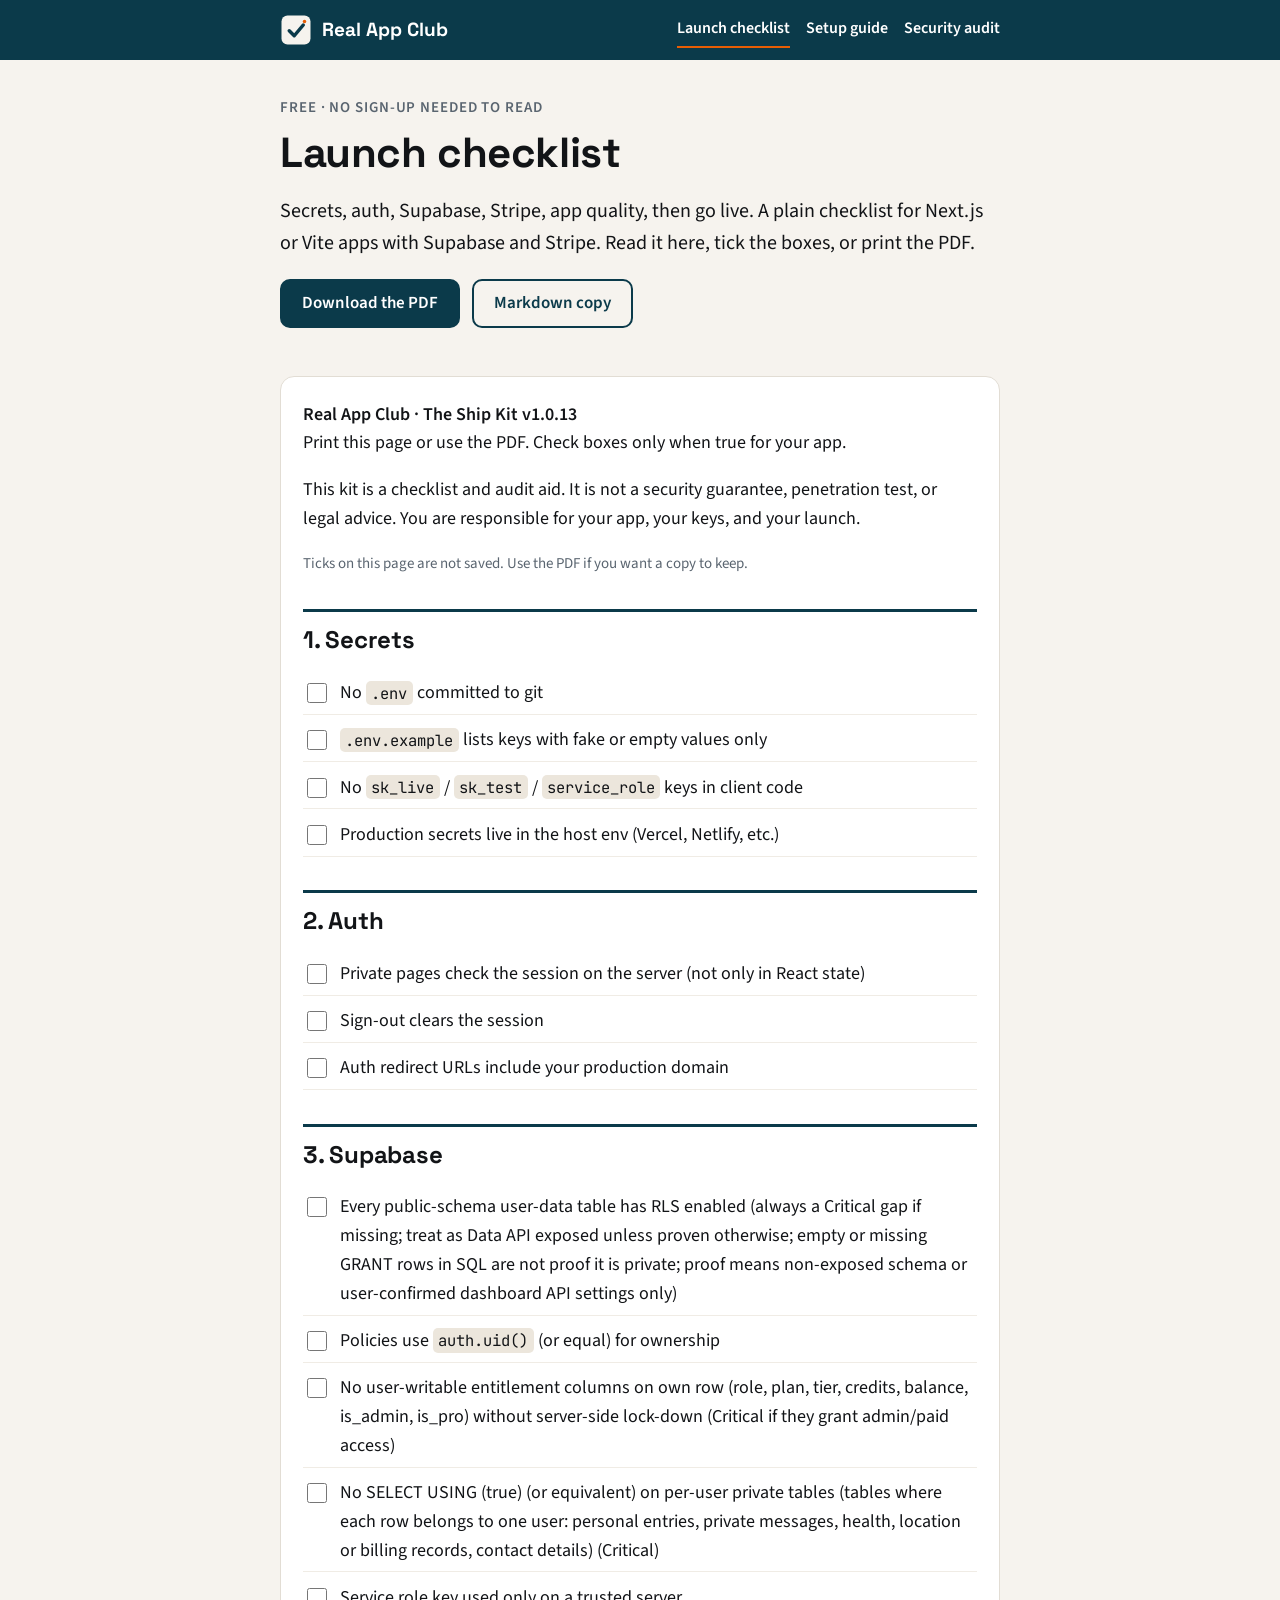
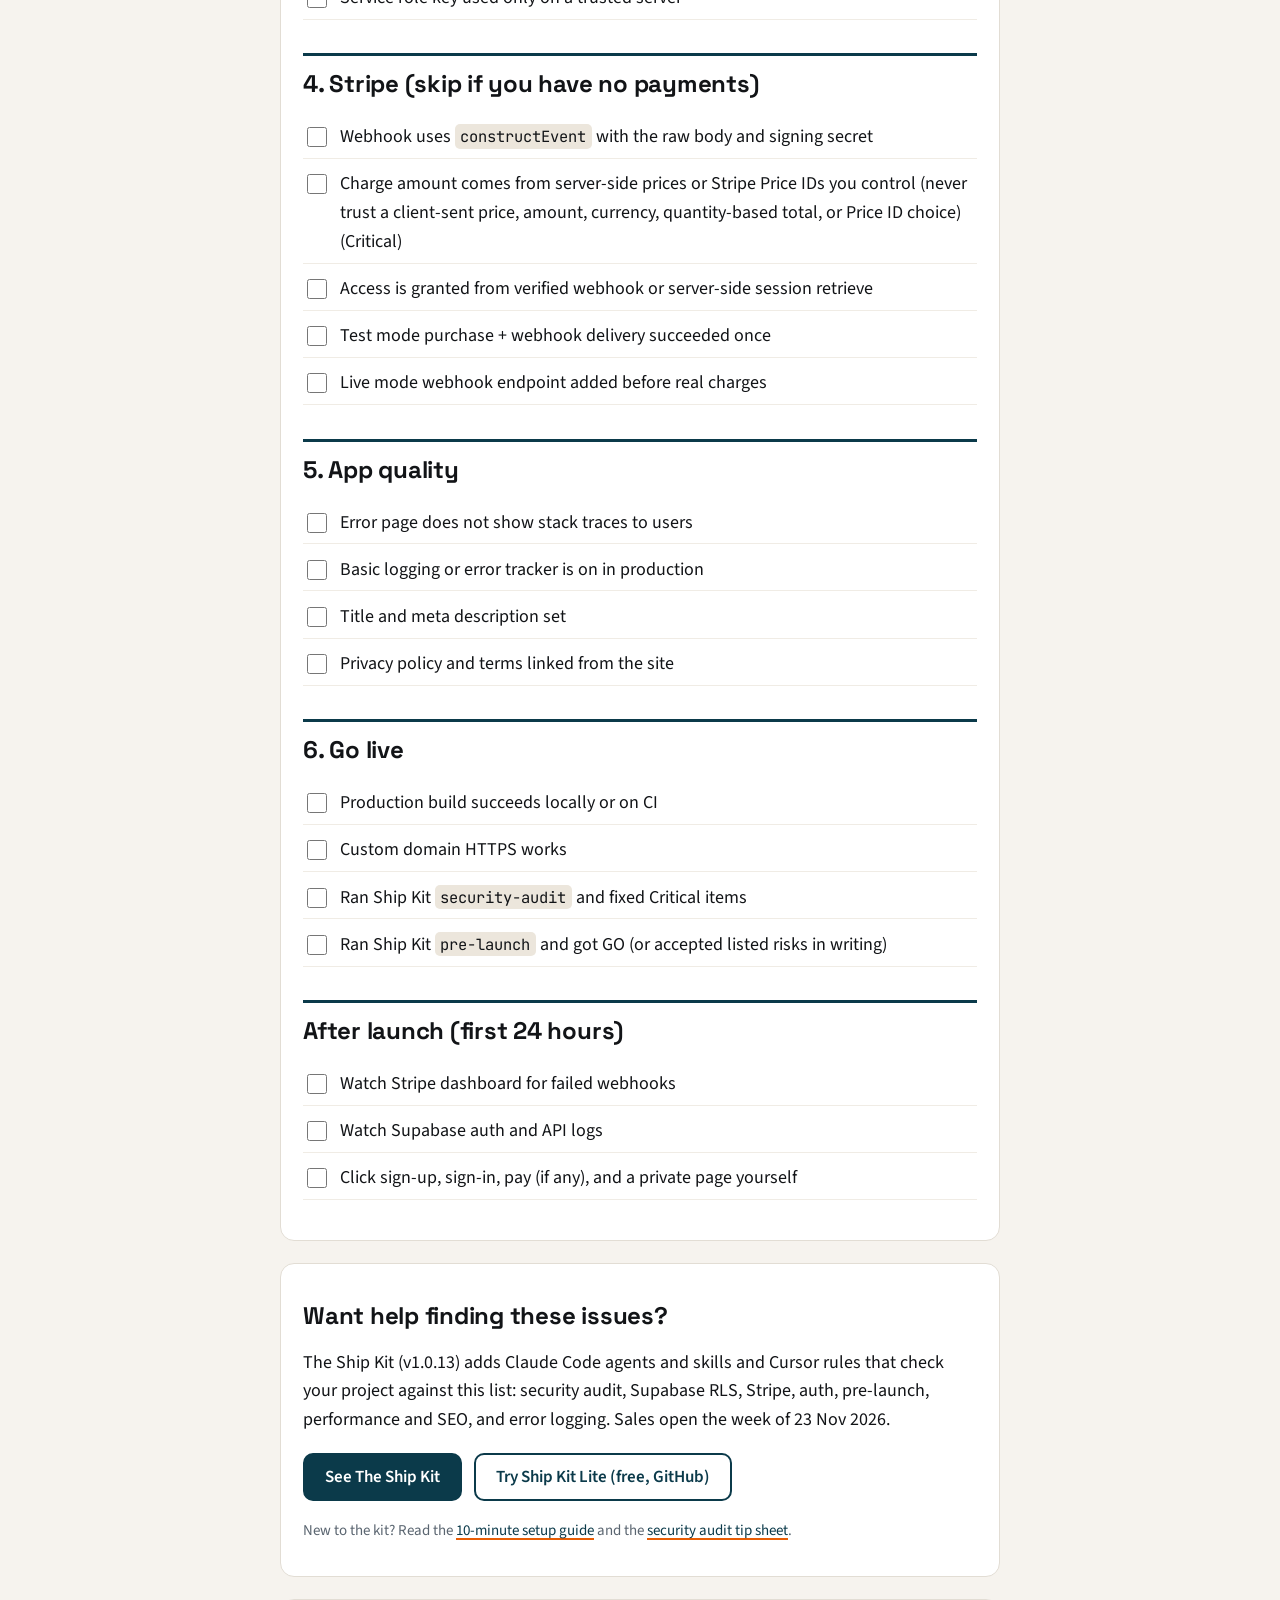
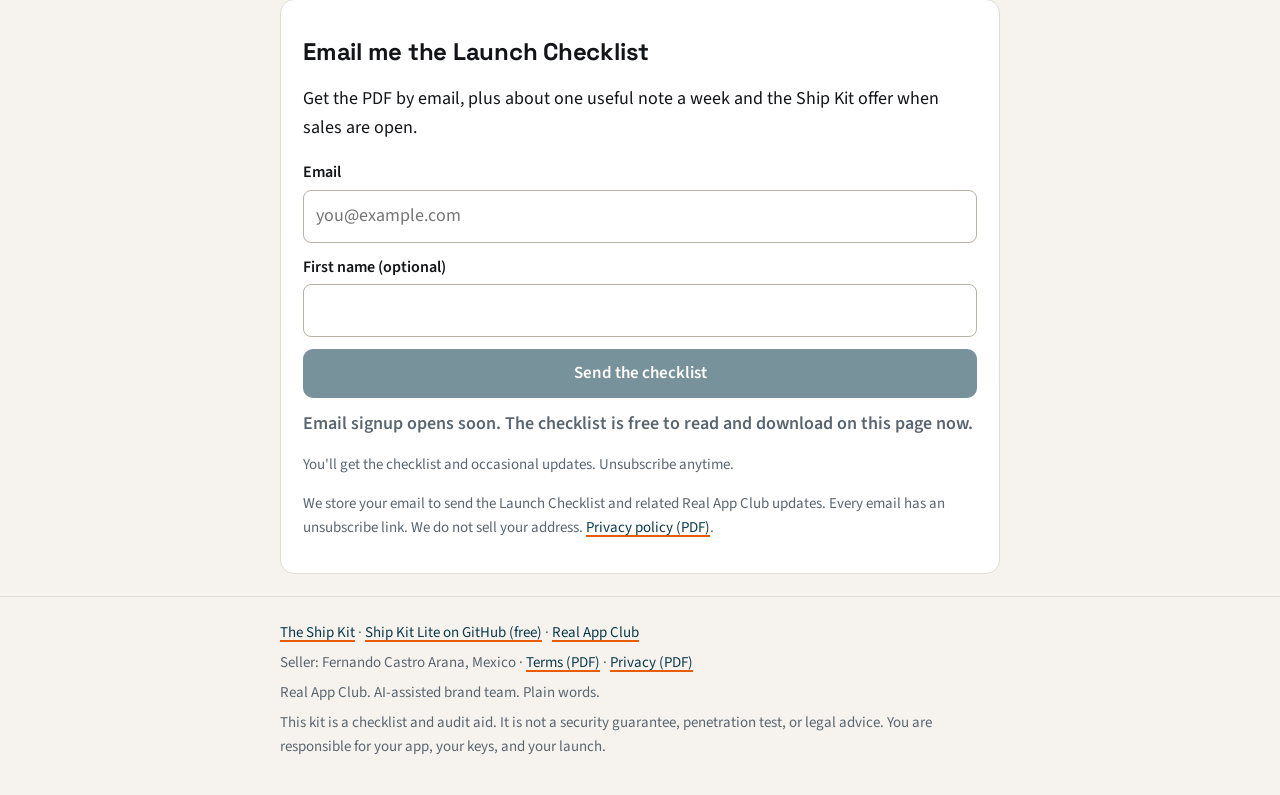
==== checklist/index.html @ ff8e7f9d "Real App Club site: checklist, confirm, setup guide, security audit" ====
<!doctype html>
<html lang="en">
<head>
<meta charset="utf-8">
<meta name="viewport" content="width=device-width, initial-scale=1">
<title>Launch checklist (free PDF) | Real App Club</title>
<meta name="description" content="A free launch checklist for vibe-coded apps: secrets, auth, Supabase, Stripe, app quality, go live. Read it online or download the PDF.">

<meta property="og:title" content="Launch checklist (free PDF) | Real App Club">
<meta property="og:description" content="A free launch checklist for vibe-coded apps: secrets, auth, Supabase, Stripe, app quality, go live. Read it online or download the PDF.">
<link rel="icon" type="image/png" sizes="32x32" href="../assets/img/favicon-32.png">
<link rel="icon" type="image/svg+xml" href="../assets/img/rac-mark.svg">
<link rel="preload" href="../assets/fonts/SpaceGrotesk-Bold.woff2" as="font" type="font/woff2" crossorigin>
<link rel="preload" href="../assets/fonts/SourceSans3-Regular.woff2" as="font" type="font/woff2" crossorigin>
<link rel="stylesheet" href="../assets/site.css">
</head>
<body>
<a class="skip" href="#main">Skip to content</a>
<header class="top">
  <div class="wrap top-in">
    <a class="brand" href="../index.html"><img src="../assets/img/rac-mark-on-dark.svg" alt="" width="32" height="32"><span>Real App Club</span></a>
    <nav aria-label="Main"><a href="../checklist/" aria-current="page">Launch checklist</a><a href="../setup-guide/">Setup guide</a><a href="../security-audit/">Security audit</a></nav>
  </div>
</header>
<main id="main" class="wrap">

<section class="hero">
  <p class="eyebrow">Free · No sign-up needed to read</p>
  <h1>Launch checklist</h1>
  <p class="lede">Secrets, auth, Supabase, Stripe, app quality, then go live. A plain checklist for Next.js or Vite apps with Supabase and Stripe. Read it here, tick the boxes, or print the PDF.</p>
  <p class="cta-row"><a class="btn" href="launch-checklist.pdf" download>Download the PDF</a> <a class="btn ghost" href="launch-checklist.md" download>Markdown copy</a></p>
</section>
<article class="doc checklist">
<p><strong>Real App Club · The Ship Kit v1.0.13</strong><br>
Print this page or use the PDF. Check boxes only when true for your app.</p>
<p>This kit is a checklist and audit aid. It is not a security guarantee, penetration test, or legal advice. You are responsible for your app, your keys, and your launch.</p>
<p class="small">Ticks on this page are not saved. Use the PDF if you want a copy to keep.</p>
<section class="ck"><h2>1. Secrets</h2>
<ul>
<li class="check"><input type="checkbox" aria-label="Done"><span>No <code>.env</code> committed to git</span></li>
<li class="check"><input type="checkbox" aria-label="Done"><span><code>.env.example</code> lists keys with fake or empty values only</span></li>
<li class="check"><input type="checkbox" aria-label="Done"><span>No <code>sk_live</code> / <code>sk_test</code> / <code>service_role</code> keys in client code</span></li>
<li class="check"><input type="checkbox" aria-label="Done"><span>Production secrets live in the host env (Vercel, Netlify, etc.)</span></li>
</ul></section>
<section class="ck"><h2>2. Auth</h2>
<ul>
<li class="check"><input type="checkbox" aria-label="Done"><span>Private pages check the session on the server (not only in React state)</span></li>
<li class="check"><input type="checkbox" aria-label="Done"><span>Sign-out clears the session</span></li>
<li class="check"><input type="checkbox" aria-label="Done"><span>Auth redirect URLs include your production domain</span></li>
</ul></section>
<section class="ck"><h2>3. Supabase</h2>
<ul>
<li class="check"><input type="checkbox" aria-label="Done"><span>Every public-schema user-data table has RLS enabled (always a Critical gap if missing; treat as Data API exposed unless proven otherwise; empty or missing GRANT rows in SQL are not proof it is private; proof means non-exposed schema or user-confirmed dashboard API settings only)</span></li>
<li class="check"><input type="checkbox" aria-label="Done"><span>Policies use <code>auth.uid()</code> (or equal) for ownership</span></li>
<li class="check"><input type="checkbox" aria-label="Done"><span>No user-writable entitlement columns on own row (role, plan, tier, credits, balance, is_admin, is_pro) without server-side lock-down (Critical if they grant admin/paid access)</span></li>
<li class="check"><input type="checkbox" aria-label="Done"><span>No SELECT USING (true) (or equivalent) on per-user private tables (tables where each row belongs to one user: personal entries, private messages, health, location or billing records, contact details) (Critical)</span></li>
<li class="check"><input type="checkbox" aria-label="Done"><span>Service role key used only on a trusted server</span></li>
</ul></section>
<section class="ck"><h2>4. Stripe (skip if you have no payments)</h2>
<ul>
<li class="check"><input type="checkbox" aria-label="Done"><span>Webhook uses <code>constructEvent</code> with the raw body and signing secret</span></li>
<li class="check"><input type="checkbox" aria-label="Done"><span>Charge amount comes from server-side prices or Stripe Price IDs you control (never trust a client-sent price, amount, currency, quantity-based total, or Price ID choice) (Critical)</span></li>
<li class="check"><input type="checkbox" aria-label="Done"><span>Access is granted from verified webhook or server-side session retrieve</span></li>
<li class="check"><input type="checkbox" aria-label="Done"><span>Test mode purchase + webhook delivery succeeded once</span></li>
<li class="check"><input type="checkbox" aria-label="Done"><span>Live mode webhook endpoint added before real charges</span></li>
</ul></section>
<section class="ck"><h2>5. App quality</h2>
<ul>
<li class="check"><input type="checkbox" aria-label="Done"><span>Error page does not show stack traces to users</span></li>
<li class="check"><input type="checkbox" aria-label="Done"><span>Basic logging or error tracker is on in production</span></li>
<li class="check"><input type="checkbox" aria-label="Done"><span>Title and meta description set</span></li>
<li class="check"><input type="checkbox" aria-label="Done"><span>Privacy policy and terms linked from the site</span></li>
</ul></section>
<section class="ck"><h2>6. Go live</h2>
<ul>
<li class="check"><input type="checkbox" aria-label="Done"><span>Production build succeeds locally or on CI</span></li>
<li class="check"><input type="checkbox" aria-label="Done"><span>Custom domain HTTPS works</span></li>
<li class="check"><input type="checkbox" aria-label="Done"><span>Ran Ship Kit <code>security-audit</code> and fixed Critical items</span></li>
<li class="check"><input type="checkbox" aria-label="Done"><span>Ran Ship Kit <code>pre-launch</code> and got GO (or accepted listed risks in writing)</span></li>
</ul></section>
<section class="ck"><h2>After launch (first 24 hours)</h2>
<ul>
<li class="check"><input type="checkbox" aria-label="Done"><span>Watch Stripe dashboard for failed webhooks</span></li>
<li class="check"><input type="checkbox" aria-label="Done"><span>Watch Supabase auth and API logs</span></li>
<li class="check"><input type="checkbox" aria-label="Done"><span>Click sign-up, sign-in, pay (if any), and a private page yourself</span></li>
</ul></section>

</article>
<section class="card">
  <h2>Want help finding these issues?</h2>
  <p>The Ship Kit (v1.0.13) adds Claude Code agents and skills and Cursor rules that check your project against this list: security audit, Supabase RLS, Stripe, auth, pre-launch, performance and SEO, and error logging. Sales open the week of 23 Nov 2026.</p>
  <p class="cta-row"><a class="btn" href="https://whop.com/real-app-club/the-ship-kit">See The Ship Kit</a> <a class="btn ghost" href="https://github.com/realappclub/ship-kit-lite">Try Ship Kit Lite (free, GitHub)</a></p>
  <p class="small">New to the kit? Read the <a href="../setup-guide/">10-minute setup guide</a> and the <a href="../security-audit/">security audit tip sheet</a>.</p>
</section>

<section class="card signup" id="get-it">
  <h2>Email me the Launch Checklist</h2>
  <p>Get the PDF by email, plus about one useful note a week and the Ship Kit offer when sales are open.</p>
  <form data-nitro-form data-list-id="13295" data-source="launch-checklist-landing" data-thanks-url="../confirm/" class="form" novalidate>
    <div class="field">
      <label for="f-email">Email</label>
      <input id="f-email" type="email" name="email" placeholder="you@example.com" autocomplete="email" required>
    </div>
    <div class="field">
      <label for="f-name">First name (optional)</label>
      <input id="f-name" type="text" name="first_name" autocomplete="given-name">
    </div>
    <!-- Honeypot: leave hidden, do not remove -->
    <input type="text" name="company" tabindex="-1" autocomplete="off" style="position:absolute;left:-9999px" aria-hidden="true">
    <button type="submit" class="btn">Send the checklist</button>
    <p data-nitro-message class="form-msg" role="status" aria-live="polite" hidden></p>
  </form>
  <p class="small">You'll get the checklist and occasional updates. Unsubscribe anytime.</p>
  <p class="small">We store your email to send the Launch Checklist and related Real App Club updates. Every email has an unsubscribe link. We do not sell your address. <a href="https://assets-2-prod.whop.com/public/uploads/2026-11-11/b011879f-f31b-44ed-9e79-2a5c28bf23da/application.pdf">Privacy policy (PDF)</a>.</p>
</section>
<script src="../assets/signup.js" defer></script>


</main>
<footer class="foot">
  <div class="wrap">
    <p><a href="https://whop.com/real-app-club/the-ship-kit">The Ship Kit</a> · <a href="https://github.com/realappclub/ship-kit-lite">Ship Kit Lite on GitHub (free)</a> · <a href="https://whop.com/real-app-club/real-app-club-membership">Real App Club</a></p>
    <p>Seller: Fernando Castro Arana, Mexico · <a href="https://assets-2-prod.whop.com/public/uploads/2026-11-11/090185b5-5195-4f09-8964-5652a6592ff8/application.pdf">Terms (PDF)</a> · <a href="https://assets-2-prod.whop.com/public/uploads/2026-11-11/b011879f-f31b-44ed-9e79-2a5c28bf23da/application.pdf">Privacy (PDF)</a></p>
    <p>Real App Club. AI-assisted brand team. Plain words.</p>
    <p class="small">This kit is a checklist and audit aid. It is not a security guarantee, penetration test, or legal advice. You are responsible for your app, your keys, and your launch.</p>
  </div>
</footer>
</body>
</html>
---- assets/site.css ----
@font-face{font-family:"Space Grotesk";src:url(fonts/SpaceGrotesk-Bold.woff2) format("woff2");font-weight:700;font-display:swap}
@font-face{font-family:"Source Sans 3";src:url(fonts/SourceSans3-Regular.woff2) format("woff2");font-weight:400;font-display:swap}
@font-face{font-family:"Source Sans 3";src:url(fonts/SourceSans3-Semibold.woff2) format("woff2");font-weight:600;font-display:swap}
@font-face{font-family:"JetBrains Mono";src:url(fonts/JetBrainsMono-Regular.woff2) format("woff2");font-weight:400;font-display:swap}
:root{--primary:#0B3A4A;--accent:#E85D04;--paper:#F6F3EE;--slate:#5A6570;--ink:#121417;--success:#1B7A4E;--error:#C0392B;--line:#E2DDD4;--card:#FFFFFF}
*{box-sizing:border-box}
html{-webkit-text-size-adjust:100%}
body{margin:0;background:var(--paper);color:var(--ink);font:400 18px/1.6 "Source Sans 3",system-ui,-apple-system,"Segoe UI",Arial,sans-serif}
.wrap{max-width:760px;margin:0 auto;padding:0 20px}
a{color:var(--primary);text-decoration-color:var(--accent);text-underline-offset:3px;text-decoration-thickness:2px}
a:hover{color:var(--ink)}
h1,h2,h3{font-family:"Space Grotesk",system-ui,Arial,sans-serif;font-weight:700;line-height:1.2;letter-spacing:-.01em;color:var(--ink)}
h1{font-size:clamp(30px,6vw,42px);margin:.2em 0 .4em}
h2{font-size:24px;margin:1.4em 0 .5em}
h3{font-size:19px;margin:1.2em 0 .3em}
code{font-family:"JetBrains Mono",ui-monospace,Menlo,Consolas,monospace;font-variant-ligatures:none;font-feature-settings:"liga" 0,"calt" 0;font-size:.86em;background:#ECE6DC;padding:.1em .35em;border-radius:5px;overflow-wrap:anywhere}
.skip{position:absolute;left:-9999px}.skip:focus{left:12px;top:12px;background:#fff;padding:8px;z-index:9}
.top{background:var(--primary);color:#fff}
.top-in{display:flex;align-items:center;justify-content:space-between;gap:12px;flex-wrap:wrap;padding-top:12px;padding-bottom:12px}
.brand{display:flex;align-items:center;gap:10px;color:#fff;text-decoration:none;font-family:"Space Grotesk",Arial,sans-serif;font-weight:700;font-size:19px}
.top nav{display:flex;gap:16px;flex-wrap:wrap}
.top nav a{color:#fff;text-decoration:none;font-weight:600;font-size:16px;padding:4px 0;border-bottom:2px solid transparent}
.top nav a[aria-current=page],.top nav a:hover{border-bottom-color:var(--accent);color:#fff}
main{padding-bottom:40px}
.hero{padding:36px 0 8px}
.eyebrow{margin:0;color:var(--slate);font-weight:600;font-size:15px;text-transform:uppercase;letter-spacing:.06em}
.lede{font-size:20px;color:var(--ink);margin:.2em 0 1em}
.note{border-left:4px solid var(--accent);background:#fff;padding:10px 14px;border-radius:0 8px 8px 0;font-size:16px;color:var(--slate)}
.small{font-size:15px;color:var(--slate)}
.cta-row{display:flex;flex-wrap:wrap;gap:12px;margin:18px 0}
.btn{display:inline-block;background:var(--primary);color:#fff;text-decoration:none;font-weight:600;padding:12px 20px;border-radius:10px;border:2px solid var(--primary);font-size:17px;line-height:1.2;cursor:pointer;font-family:inherit}
.btn:hover{background:var(--ink);border-color:var(--ink);color:#fff}
.btn.ghost{background:transparent;color:var(--primary)}
.btn.ghost:hover{background:var(--primary);color:#fff}
.btn:focus-visible,a:focus-visible,input:focus-visible{outline:3px solid var(--accent);outline-offset:2px}
.btn[disabled]{opacity:.55;cursor:not-allowed}
.card{background:var(--card);border:1px solid var(--line);border-radius:14px;padding:4px 22px 18px;margin:22px 0}
.doc{background:var(--card);border:1px solid var(--line);border-radius:14px;padding:6px 22px 22px;margin:22px 0}
.doc-title{margin-top:.8em}
.doc ul,.doc ol,.card ul,.card ol{padding-left:1.3em}
.doc li{margin:.3em 0}
.checklist ul{list-style:none;padding-left:0}
.checklist li.check{display:flex;gap:10px;align-items:flex-start;padding:6px 0;border-bottom:1px solid #F0ECE5}
.checklist li.check input{width:20px;height:20px;margin-top:4px;flex:0 0 auto;accent-color:var(--success)}
.ck h2{border-top:3px solid var(--primary);padding-top:14px}
.steps li{margin:.5em 0}
.defs dt{font-weight:600;margin-top:12px}
.defs dd{margin:4px 0 0 0;color:var(--ink)}
.grid{display:grid;grid-template-columns:repeat(auto-fit,minmax(200px,1fr));gap:16px;margin:20px 0}
.tile{display:block;background:#fff;border:1px solid var(--line);border-radius:14px;padding:4px 18px 14px;text-decoration:none;color:var(--ink)}
.tile:hover{border-color:var(--primary)}
.tile h2{font-size:20px}
.form{display:grid;gap:12px;margin:12px 0;position:relative}
.field{display:grid;gap:4px}
.field label{font-weight:600;font-size:16px}
.field input{font:inherit;padding:11px 12px;border:1px solid #B9B2A6;border-radius:8px;background:#fff;color:var(--ink);width:100%}
.form-msg{margin:0;font-weight:600}
.form[data-nitro-state=success] .form-msg{color:var(--success)}
.form[data-nitro-state=error] .form-msg,.form-msg.off{color:var(--slate)}
table{border-collapse:collapse;width:100%;font-size:16px}th,td{border:1px solid var(--line);padding:6px 8px;text-align:left}
.foot{border-top:1px solid var(--line);padding:18px 0 30px;color:var(--slate);font-size:15px}
.foot p{margin:.4em 0}
@media (max-width:520px){body{font-size:17px}.card,.doc{padding-left:16px;padding-right:16px}.lede{font-size:18px}}
@media print{.top,.foot,.signup,.cta-row,.skip{display:none}body{background:#fff}.card,.doc{border:0}}
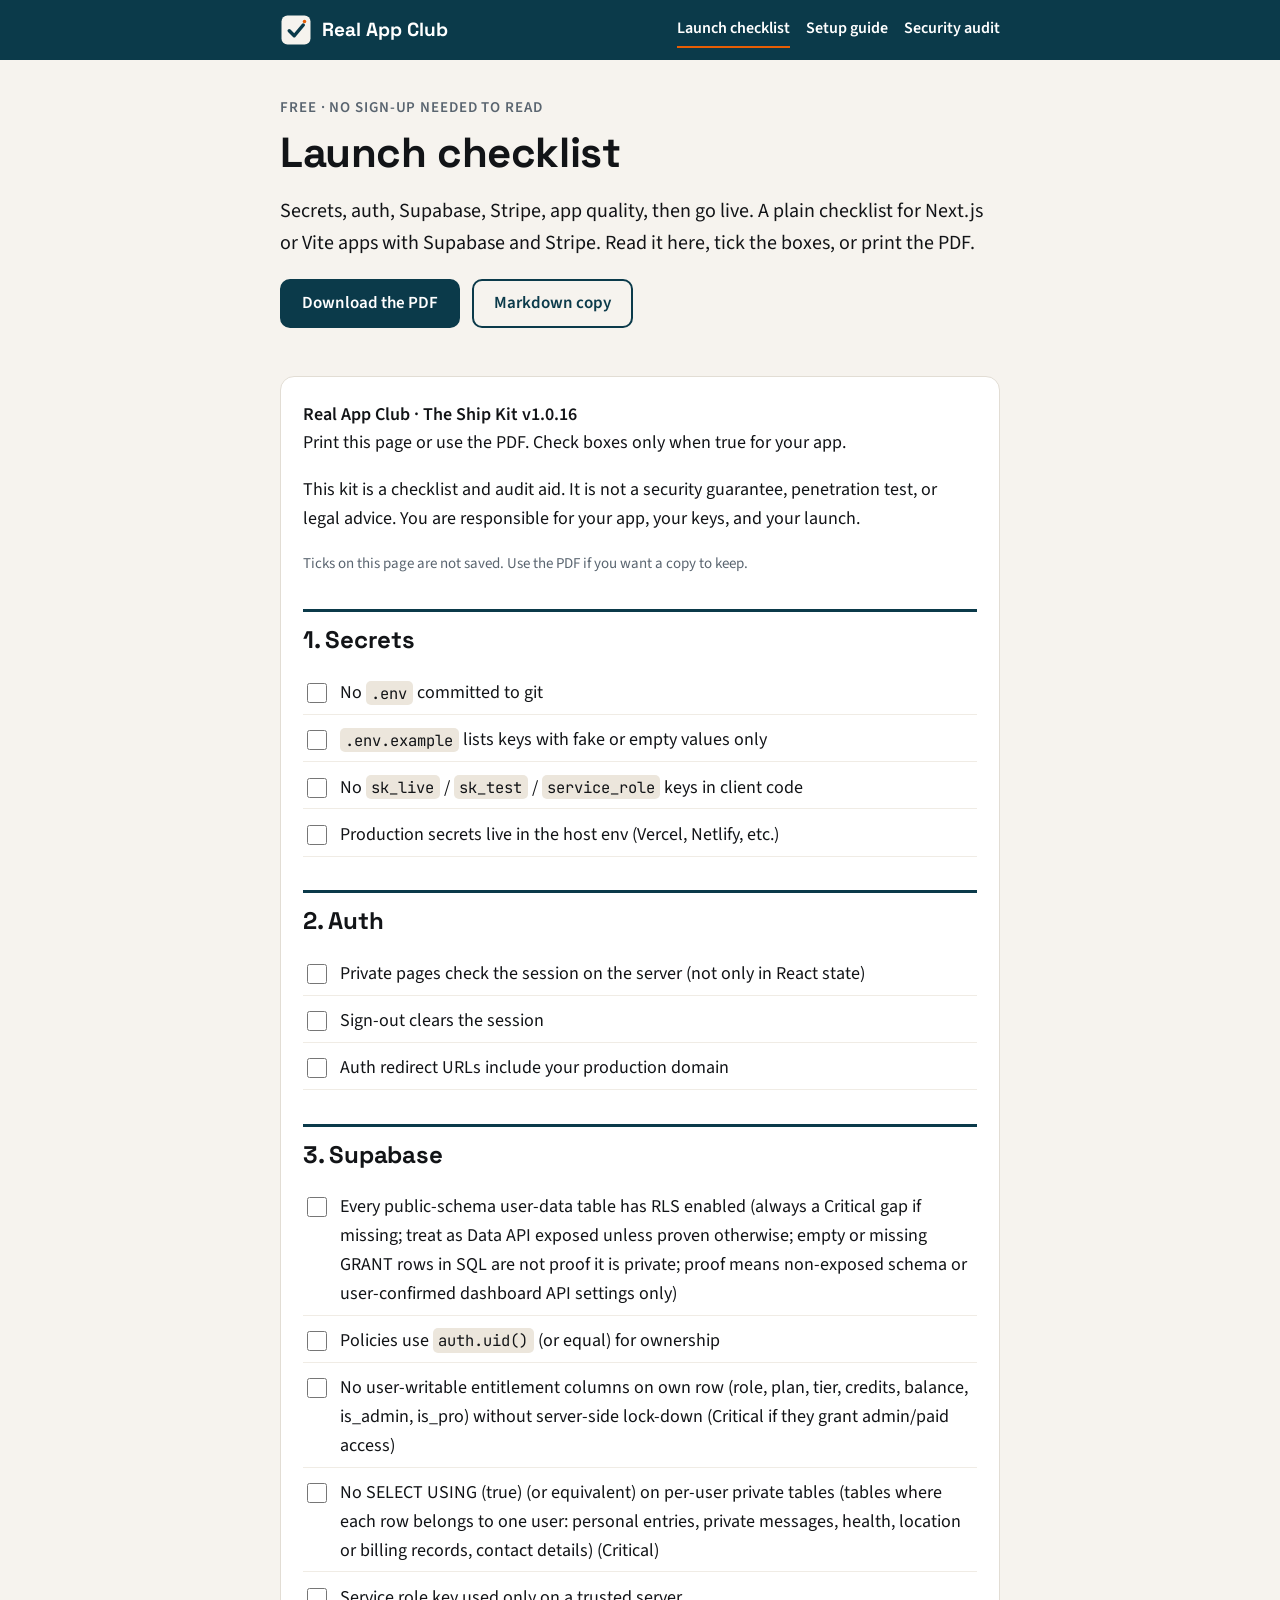
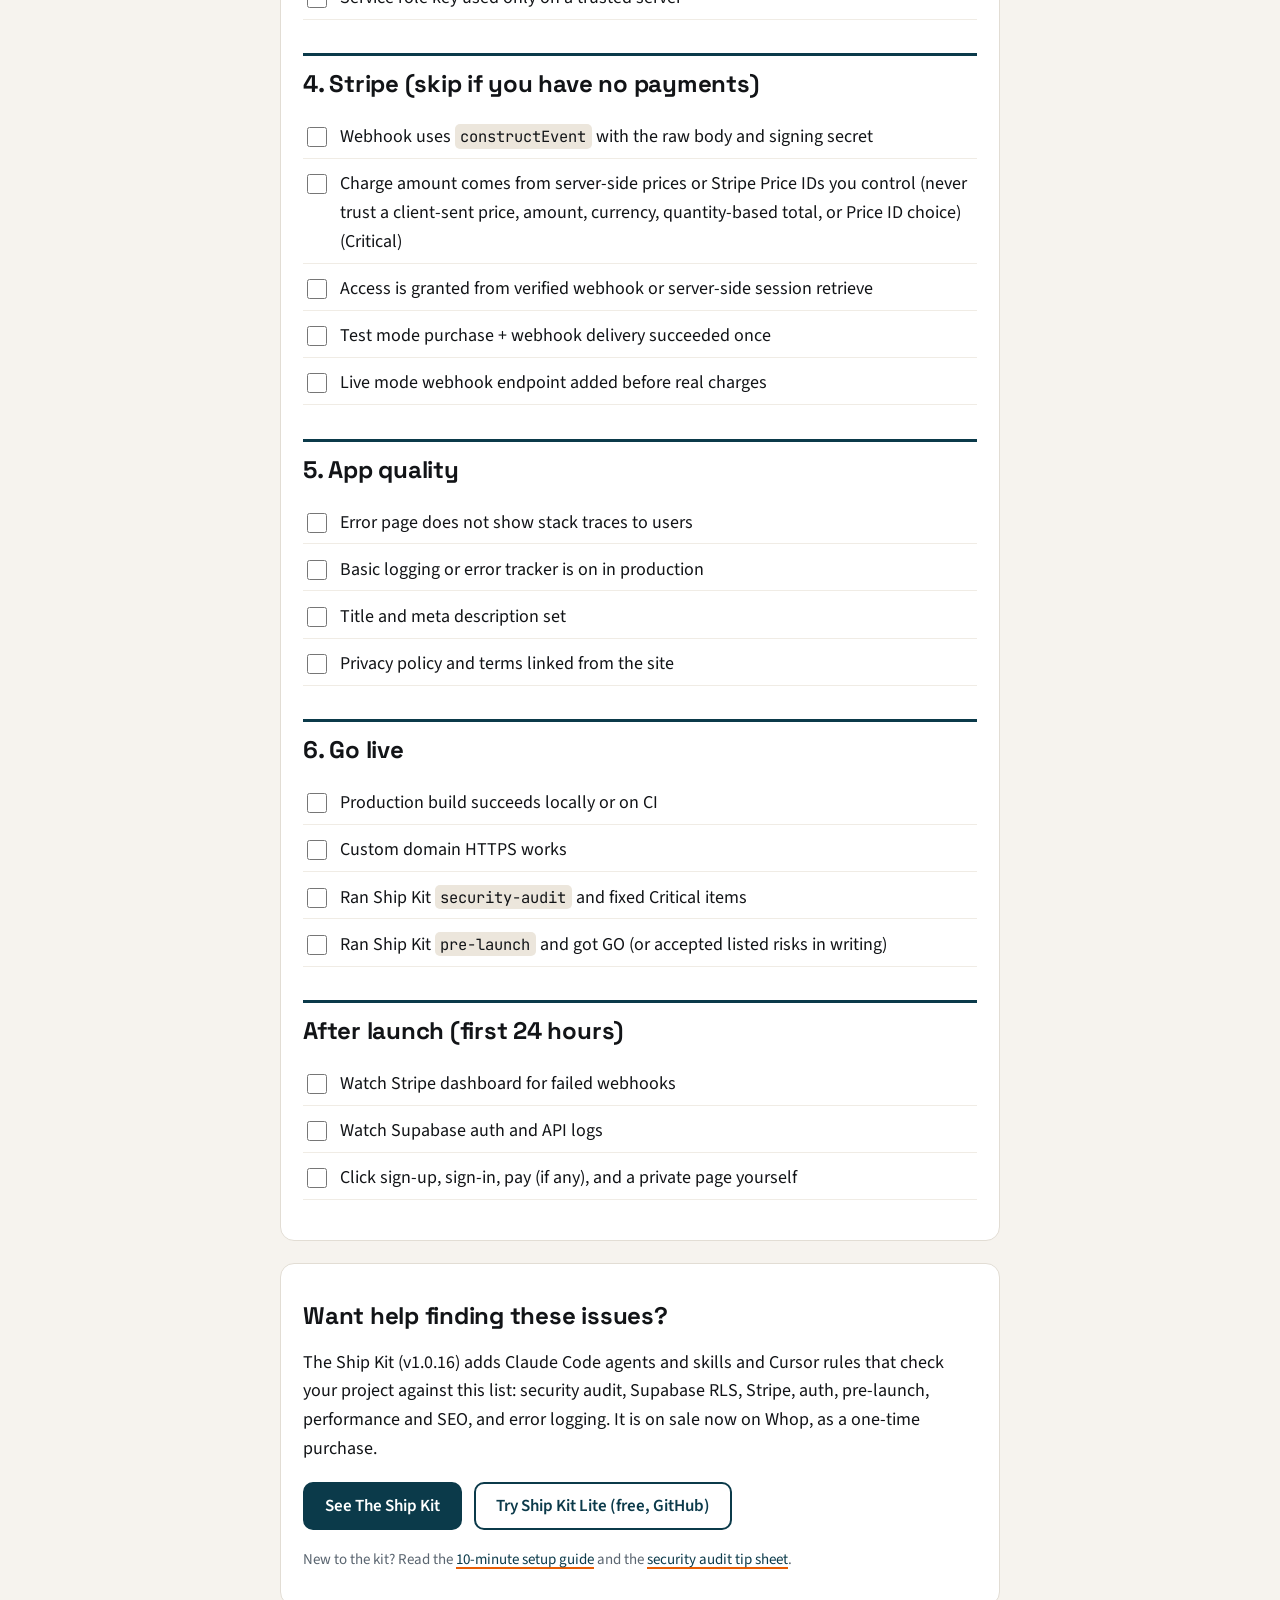
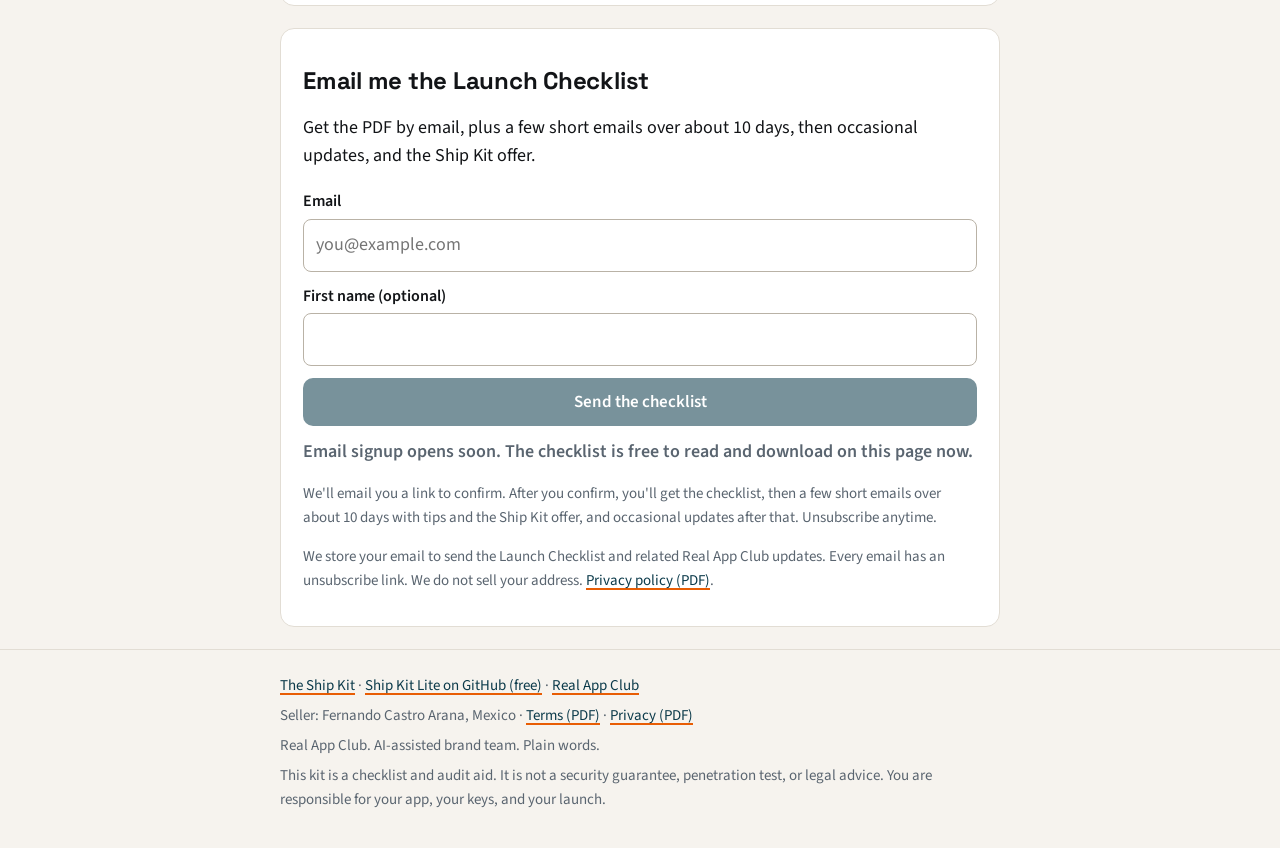
==== commit 31261a4c: "Launch: r6c content (v1.0.16 labels, site-hosted ToS final and privacy, +rac support line), sales-op" ====
--- a/checklist/index.html
+++ b/checklist/index.html
@@ -13,6 +13,9 @@
 <link rel="preload" href="../assets/fonts/SpaceGrotesk-Bold.woff2" as="font" type="font/woff2" crossorigin>
 <link rel="preload" href="../assets/fonts/SourceSans3-Regular.woff2" as="font" type="font/woff2" crossorigin>
 <link rel="stylesheet" href="../assets/site.css">
+<script>if (location.search) history.replaceState(null, "", location.pathname + location.hash)</script>
+<script>window.goatcounter = {path: function(p) { return location.pathname }}</script>
+<script data-goatcounter="https://realappclub.goatcounter.com/count" async src="//gc.zgo.at/count.js"></script>
 </head>
 <body>
 <a class="skip" href="#main">Skip to content</a>
@@ -23,6 +26,12 @@
   </div>
 </header>
 <main id="main" class="wrap">
+<style>#link-expired{display:none}#link-expired:target{display:block}</style>
+<section class="card" id="link-expired" role="status">
+  <h2>This link has expired</h2>
+  <p>Confirm links work for 7 days and only once, and a newer link replaces an older one. Sign up again below and we will send you a fresh link.</p>
+  <p class="cta-row"><a class="btn" href="#get-it">Sign up again</a></p>
+</section>
 
 <section class="hero">
   <p class="eyebrow">Free · No sign-up needed to read</p>
@@ -31,7 +40,7 @@
   <p class="cta-row"><a class="btn" href="launch-checklist.pdf" download>Download the PDF</a> <a class="btn ghost" href="launch-checklist.md" download>Markdown copy</a></p>
 </section>
 <article class="doc checklist">
-<p><strong>Real App Club · The Ship Kit v1.0.13</strong><br>
+<p><strong>Real App Club · The Ship Kit v1.0.16</strong><br>
 Print this page or use the PDF. Check boxes only when true for your app.</p>
 <p>This kit is a checklist and audit aid. It is not a security guarantee, penetration test, or legal advice. You are responsible for your app, your keys, and your launch.</p>
 <p class="small">Ticks on this page are not saved. Use the PDF if you want a copy to keep.</p>
@@ -88,18 +97,18 @@
 </article>
 <section class="card">
   <h2>Want help finding these issues?</h2>
-  <p>The Ship Kit (v1.0.13) adds Claude Code agents and skills and Cursor rules that check your project against this list: security audit, Supabase RLS, Stripe, auth, pre-launch, performance and SEO, and error logging. Sales open the week of 23 Nov 2026.</p>
+  <p>The Ship Kit (v1.0.16) adds Claude Code agents and skills and Cursor rules that check your project against this list: security audit, Supabase RLS, Stripe, auth, pre-launch, performance and SEO, and error logging. It is on sale now on Whop, as a one-time purchase.</p>
   <p class="cta-row"><a class="btn" href="https://whop.com/real-app-club/the-ship-kit">See The Ship Kit</a> <a class="btn ghost" href="https://github.com/realappclub/ship-kit-lite">Try Ship Kit Lite (free, GitHub)</a></p>
   <p class="small">New to the kit? Read the <a href="../setup-guide/">10-minute setup guide</a> and the <a href="../security-audit/">security audit tip sheet</a>.</p>
 </section>
 
 <section class="card signup" id="get-it">
   <h2>Email me the Launch Checklist</h2>
-  <p>Get the PDF by email, plus about one useful note a week and the Ship Kit offer when sales are open.</p>
-  <form data-nitro-form data-list-id="13295" data-source="launch-checklist-landing" data-thanks-url="../confirm/" class="form" novalidate>
+  <p>Get the PDF by email, plus a few short emails over about 10 days, then occasional updates, and the Ship Kit offer.</p>
+  <form data-nitro-form data-list-id="13295" data-source="launch-checklist-landing" data-thanks-url="../confirm/" class="form" method="post" action="#" novalidate>
     <div class="field">
       <label for="f-email">Email</label>
-      <input id="f-email" type="email" name="email" placeholder="you@example.com" autocomplete="email" required>
+      <input id="f-email" type="email" inputmode="email" name="email" placeholder="you@example.com" autocomplete="email" required>
     </div>
     <div class="field">
       <label for="f-name">First name (optional)</label>
@@ -108,10 +117,11 @@
     <!-- Honeypot: leave hidden, do not remove -->
     <input type="text" name="company" tabindex="-1" autocomplete="off" style="position:absolute;left:-9999px" aria-hidden="true">
     <button type="submit" class="btn">Send the checklist</button>
+    <noscript><p class="small">This form needs JavaScript. You can still use the checklist on this page, or email fercastroar@mail.grokbot.com for the PDF.</p></noscript>
     <p data-nitro-message class="form-msg" role="status" aria-live="polite" hidden></p>
   </form>
-  <p class="small">You'll get the checklist and occasional updates. Unsubscribe anytime.</p>
-  <p class="small">We store your email to send the Launch Checklist and related Real App Club updates. Every email has an unsubscribe link. We do not sell your address. <a href="https://assets-2-prod.whop.com/public/uploads/2026-11-11/b011879f-f31b-44ed-9e79-2a5c28bf23da/application.pdf">Privacy policy (PDF)</a>.</p>
+  <p class="small">We'll email you a link to confirm. After you confirm, you'll get the checklist, then a few short emails over about 10 days with tips and the Ship Kit offer, and occasional updates after that. Unsubscribe anytime.</p>
+  <p class="small">We store your email to send the Launch Checklist and related Real App Club updates. Every email has an unsubscribe link. We do not sell your address. <a href="https://realappclub.github.io/legal/privacy-policy.pdf">Privacy policy (PDF)</a>.</p>
 </section>
 <script src="../assets/signup.js" defer></script>
 
@@ -120,7 +130,7 @@
 <footer class="foot">
   <div class="wrap">
     <p><a href="https://whop.com/real-app-club/the-ship-kit">The Ship Kit</a> · <a href="https://github.com/realappclub/ship-kit-lite">Ship Kit Lite on GitHub (free)</a> · <a href="https://whop.com/real-app-club/real-app-club-membership">Real App Club</a></p>
-    <p>Seller: Fernando Castro Arana, Mexico · <a href="https://assets-2-prod.whop.com/public/uploads/2026-11-11/090185b5-5195-4f09-8964-5652a6592ff8/application.pdf">Terms (PDF)</a> · <a href="https://assets-2-prod.whop.com/public/uploads/2026-11-11/b011879f-f31b-44ed-9e79-2a5c28bf23da/application.pdf">Privacy (PDF)</a></p>
+    <p>Seller: Fernando Castro Arana, Mexico · <a href="https://realappclub.github.io/legal/terms-of-service.pdf">Terms (PDF)</a> · <a href="https://realappclub.github.io/legal/privacy-policy.pdf">Privacy (PDF)</a></p>
     <p>Real App Club. AI-assisted brand team. Plain words.</p>
     <p class="small">This kit is a checklist and audit aid. It is not a security guarantee, penetration test, or legal advice. You are responsible for your app, your keys, and your launch.</p>
   </div>
